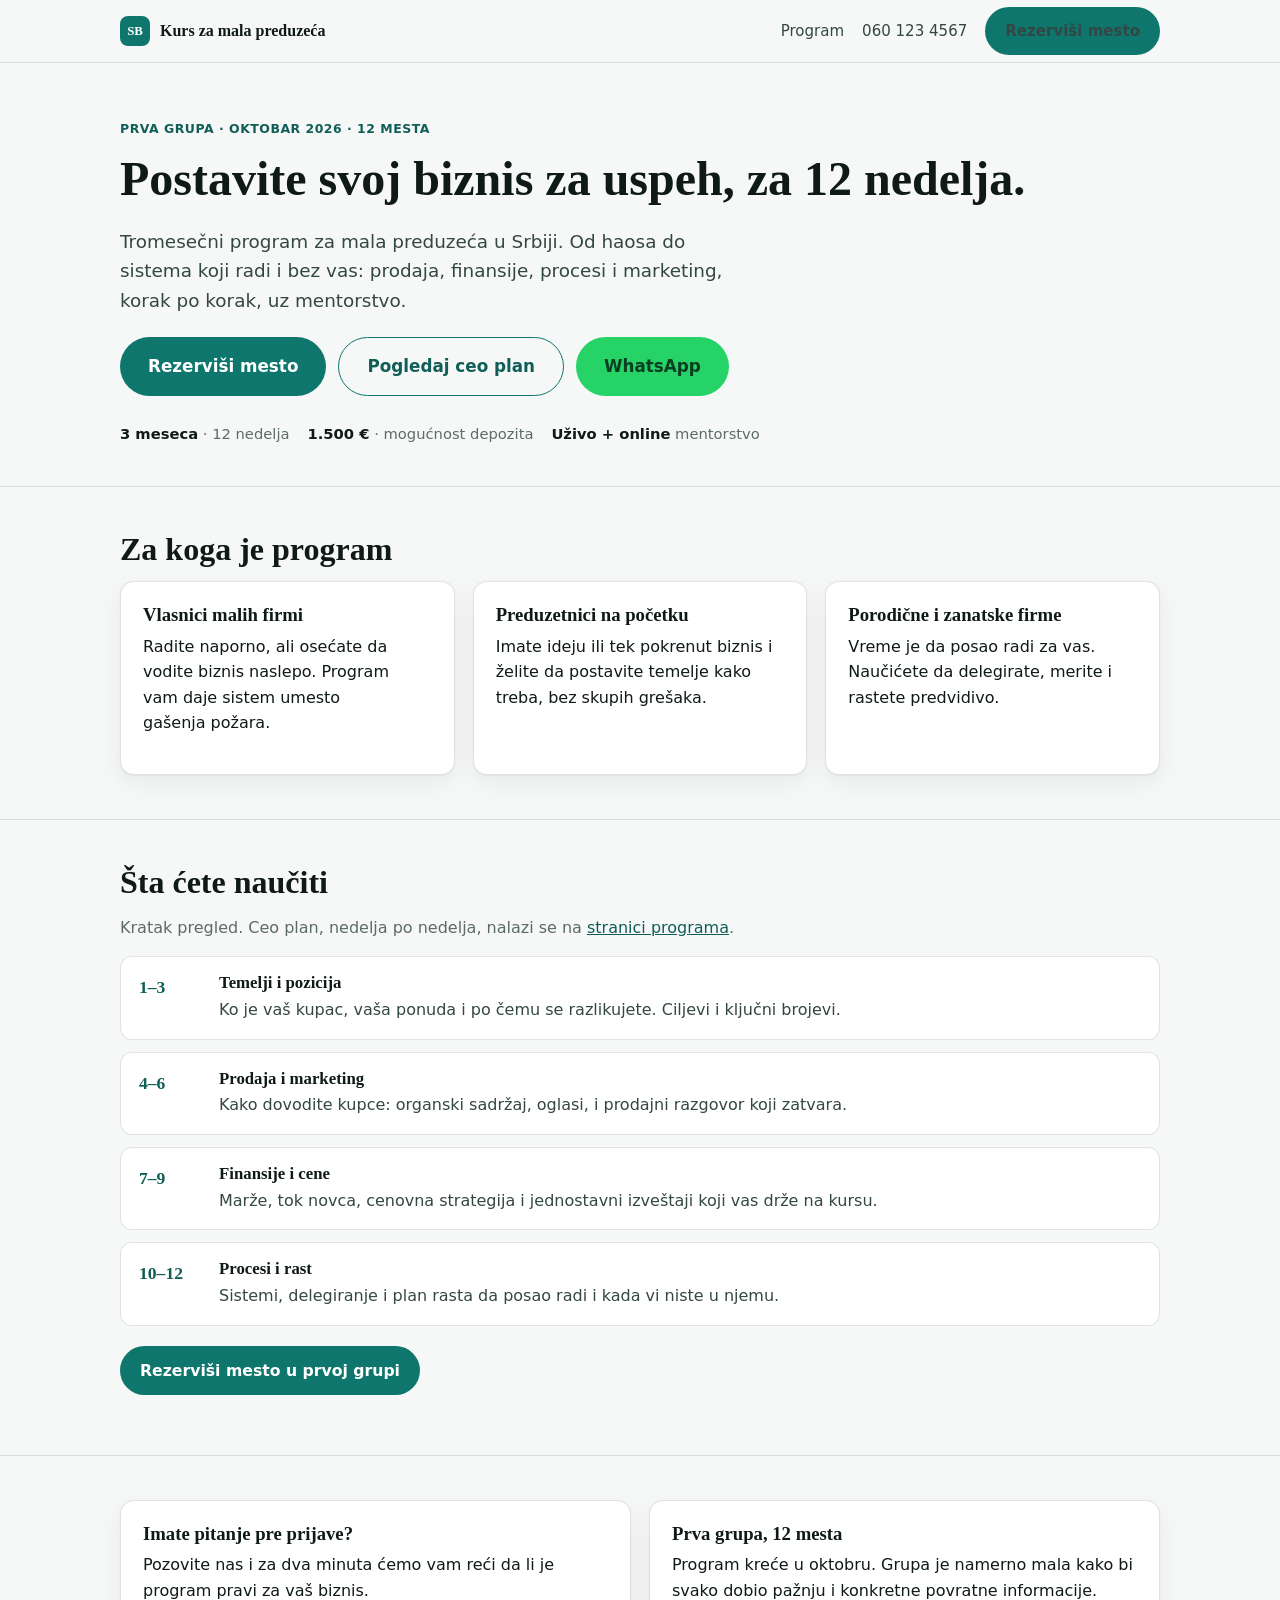
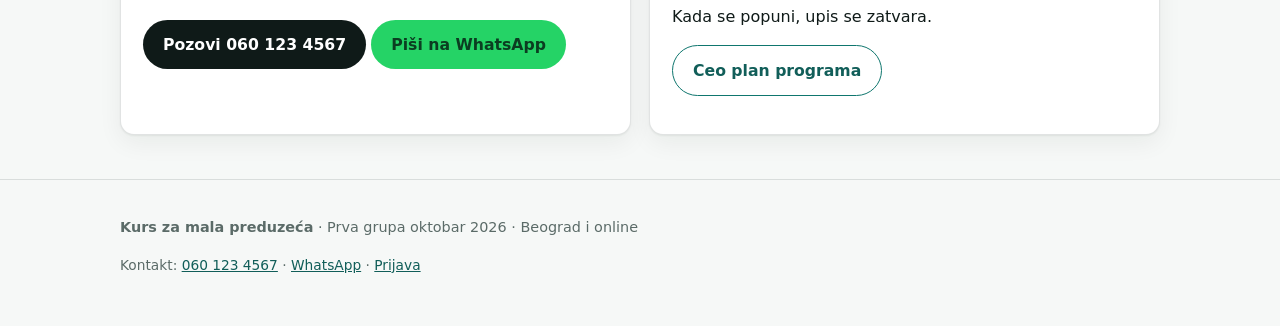
==== website/index.html @ c4ef8691 "Publish proposal hub (direct mirror)" ====
<!doctype html>
<html lang="sr">
<head>
<meta charset="utf-8">
<meta name="viewport" content="width=device-width, initial-scale=1">
<title>Kurs za mala preduzeća — plan programa</title>
<meta name="description" content="Tromesečni program koji uči mala preduzeća u Srbiji kako da postave temelje za uspeh. Prva grupa kreće u oktobru. 12 mesta.">
<link rel="stylesheet" href="assets/site.css">
</head>
<body>

<!-- NAV -->
<header class="nav"><div class="wrap nav__in">
  <a class="brand" href="./"><span class="mark">SB</span> Kurs za mala preduzeća</a>
  <span class="nav__spacer"></span>
  <nav class="nav__links">
    <a class="hide-sm" href="program/">Program</a>
    <a class="hide-sm" href="tel:+381601234567">060 123 4567</a>
    <a class="btn btn--primary" href="prijava/">Rezerviši mesto</a>
  </nav>
</div></header>

<!-- HERO -->
<section class="hero"><div class="wrap">
  <div class="eyebrow">Prva grupa · oktobar 2026 · 12 mesta</div>
  <h1>Postavite svoj biznis za uspeh, za 12 nedelja.</h1>
  <p class="sub">Tromesečni program za mala preduzeća u Srbiji. Od haosa do sistema koji radi i bez vas: prodaja, finansije, procesi i marketing, korak po korak, uz mentorstvo.</p>
  <div class="cta-row">
    <a class="btn btn--primary btn--lg" href="prijava/">Rezerviši mesto</a>
    <a class="btn btn--ghost btn--lg" href="program/">Pogledaj ceo plan</a>
    <a class="btn btn--wa btn--lg" href="https://wa.me/381601234567?text=Zdravo%2C%20zanima%20me%20kurs%20za%20mala%20preduze%C4%87a." target="_blank" rel="noopener">WhatsApp</a>
  </div>
  <div class="badges">
    <span><b>3 meseca</b> · 12 nedelja</span>
    <span><b>1.500 €</b> · mogućnost depozita</span>
    <span><b>Uživo + online</b> mentorstvo</span>
  </div>
</div></section>

<!-- WHY -->
<section class="band"><div class="wrap">
  <h2>Za koga je program</h2>
  <div class="grid grid--3">
    <div class="card"><h3>Vlasnici malih firmi</h3><p>Radite naporno, ali osećate da vodite biznis naslepo. Program vam daje sistem umesto gašenja požara.</p></div>
    <div class="card"><h3>Preduzetnici na početku</h3><p>Imate ideju ili tek pokrenut biznis i želite da postavite temelje kako treba, bez skupih grešaka.</p></div>
    <div class="card"><h3>Porodične i zanatske firme</h3><p>Vreme je da posao radi za vas. Naučićete da delegirate, merite i rastete predvidivo.</p></div>
  </div>
</div></section>

<!-- CURRICULUM SNAPSHOT -->
<section class="band" id="program"><div class="wrap">
  <h2>Šta ćete naučiti</h2>
  <p class="muted">Kratak pregled. Ceo plan, nedelja po nedelja, nalazi se na <a href="program/">stranici programa</a>.</p>
  <div class="weeks">
    <div class="week"><div class="week__n">1–3</div><div><h4>Temelji i pozicija</h4><p>Ko je vaš kupac, vaša ponuda i po čemu se razlikujete. Ciljevi i ključni brojevi.</p></div></div>
    <div class="week"><div class="week__n">4–6</div><div><h4>Prodaja i marketing</h4><p>Kako dovodite kupce: organski sadržaj, oglasi, i prodajni razgovor koji zatvara.</p></div></div>
    <div class="week"><div class="week__n">7–9</div><div><h4>Finansije i cene</h4><p>Marže, tok novca, cenovna strategija i jednostavni izveštaji koji vas drže na kursu.</p></div></div>
    <div class="week"><div class="week__n">10–12</div><div><h4>Procesi i rast</h4><p>Sistemi, delegiranje i plan rasta da posao radi i kada vi niste u njemu.</p></div></div>
  </div>
  <p style="margin-top:20px"><a class="btn btn--primary" href="prijava/">Rezerviši mesto u prvoj grupi</a></p>
</div></section>

<!-- INSTRUCTOR / CTA CALL -->
<section class="band"><div class="wrap">
  <div class="grid grid--2">
    <div class="card">
      <h3>Imate pitanje pre prijave?</h3>
      <p>Pozovite nas i za dva minuta ćemo vam reći da li je program pravi za vaš biznis.</p>
      <div class="cta-row">
        <a class="btn btn--call" href="tel:+381601234567">Pozovi 060 123 4567</a>
        <a class="btn btn--wa" href="https://wa.me/381601234567?text=Zdravo%2C%20imam%20pitanje%20o%20kursu." target="_blank" rel="noopener">Piši na WhatsApp</a>
      </div>
    </div>
    <div class="card">
      <h3>Prva grupa, 12 mesta</h3>
      <p>Program kreće u oktobru. Grupa je namerno mala kako bi svako dobio pažnju i konkretne povratne informacije. Kada se popuni, upis se zatvara.</p>
      <p><a class="btn btn--ghost" href="program/">Ceo plan programa</a></p>
    </div>
  </div>
</div></section>

<footer><div class="wrap">
  <p><b>Kurs za mala preduzeća</b> · Prva grupa oktobar 2026 · Beograd i online</p>
  <p class="small">Kontakt: <a href="tel:+381601234567">060 123 4567</a> · <a href="https://wa.me/381601234567" target="_blank" rel="noopener">WhatsApp</a> · <a href="prijava/">Prijava</a></p>
</div></footer>

<!-- mobile sticky call bar -->
<div class="callbar">
  <a class="btn btn--call" href="tel:+381601234567">Pozovi</a>
  <a class="btn btn--wa" href="https://wa.me/381601234567" target="_blank" rel="noopener">WhatsApp</a>
  <a class="btn btn--primary" href="prijava/">Prijavi se</a>
</div>

</body>
</html>
---- website/assets/site.css ----
/* Small Business Success course — microsite styles */
:root{
  --accent:#0f766e; --accent-strong:#115e59; --accent-soft:#d6efe9;
  --ink:#0f1a18; --ink-2:#334744; --muted:#5b6b68;
  --bg:#f6f8f7; --card:#ffffff; --line:rgba(15,26,24,.12);
  --ok:#15803d; --warn:#b45309;
  --shadow:0 1px 2px rgba(15,26,24,.06),0 8px 24px rgba(15,26,24,.06);
  --radius:14px; --maxw:1080px;
  font-synthesis:none;
}
*{box-sizing:border-box}
html{scroll-behavior:smooth}
body{
  margin:0; background:var(--bg); color:var(--ink);
  font-family:system-ui,-apple-system,"Segoe UI",Roboto,sans-serif;
  line-height:1.6; -webkit-font-smoothing:antialiased;
}
h1,h2,h3,h4{font-family:Georgia,"Times New Roman",serif; line-height:1.18; margin:0 0 .4em; text-wrap:balance; overflow-wrap:break-word}
h1{font-size:clamp(2rem,4.5vw,3rem)}
h2{font-size:clamp(1.5rem,3vw,2rem); margin-top:0}
p{margin:0 0 1em; text-wrap:pretty}
/* readable measure for free-standing section paragraphs */
.band > .wrap > p{max-width:68ch}
a{color:var(--accent-strong)}
.wrap{max-width:var(--maxw); margin:0 auto; padding:0 20px}
.muted{color:var(--muted)}
.small{font-size:.86rem}

/* top bar */
.nav{position:sticky; top:0; z-index:20; background:rgba(246,248,247,.9); backdrop-filter:blur(8px); border-bottom:1px solid var(--line)}
.nav__in{display:flex; align-items:center; gap:16px; height:62px}
.brand{display:flex; align-items:center; gap:10px; font-family:Georgia,serif; font-weight:700; color:var(--ink); text-decoration:none}
.brand .mark{width:30px;height:30px;border-radius:8px;background:var(--accent);color:#fff;display:grid;place-items:center;font-size:.8rem}
.nav__spacer{flex:1}
.nav__links{display:flex; gap:18px; align-items:center}
.nav__links a{color:var(--ink-2); text-decoration:none; font-size:.94rem}
.nav__links a:hover{color:var(--accent-strong)}
@media(max-width:720px){.nav__links a.hide-sm{display:none}}

/* buttons */
.btn{display:inline-flex; align-items:center; gap:8px; border:none; cursor:pointer;
  padding:12px 20px; border-radius:999px; font-weight:600; font-size:.98rem; text-decoration:none; transition:.15s}
.btn--primary{background:var(--accent); color:#fff}
.btn--primary:hover{background:var(--accent-strong)}
.btn--ghost{background:transparent; color:var(--accent-strong); border:1.5px solid var(--accent)}
.btn--ghost:hover{background:var(--accent-soft)}
.btn--wa{background:#25D366; color:#0b3d21}
.btn--wa:hover{filter:brightness(.96)}
.btn--call{background:var(--ink); color:#fff}
.btn--lg{padding:15px 28px; font-size:1.05rem}

/* hero */
.hero{padding:56px 0 40px}
.hero .eyebrow{color:var(--accent-strong); font-weight:700; letter-spacing:.04em; text-transform:uppercase; font-size:.78rem; margin-bottom:12px}
.hero p.sub{font-size:1.15rem; color:var(--ink-2); max-width:640px}
.hero .cta-row{display:flex; gap:12px; flex-wrap:wrap; margin-top:22px}
.badges{display:flex; gap:18px; flex-wrap:wrap; margin-top:26px; color:var(--muted); font-size:.92rem}
.badges b{color:var(--ink)}

/* sections */
section.band{padding:44px 0; border-top:1px solid var(--line)}
.grid{display:grid; gap:18px}
.grid--3{grid-template-columns:repeat(3,1fr)}
.grid--2{grid-template-columns:repeat(2,1fr)}
@media(max-width:820px){.grid--3,.grid--2{grid-template-columns:1fr}}
.card{background:var(--card); border:1px solid var(--line); border-radius:var(--radius); padding:22px; box-shadow:var(--shadow)}
.card h3{margin-top:0}

/* curriculum weeks */
.weeks{display:grid; gap:12px}
.week{display:grid; grid-template-columns:64px 1fr; gap:16px; background:var(--card); border:1px solid var(--line); border-radius:12px; padding:16px 18px}
.week__n{font-family:Georgia,serif; font-weight:700; color:var(--accent-strong); font-size:1.1rem}
.week h4{margin:0 0 4px; font-size:1.05rem}
.week p{margin:0; color:var(--ink-2)}

/* pricing / reserve */
.price{display:flex; align-items:baseline; gap:10px}
.price .n{font-family:Georgia,serif; font-size:2.4rem; font-weight:700}
.price .per{color:var(--muted)}
ul.checks{list-style:none; padding:0; margin:0 0 18px}
ul.checks li{padding-left:28px; position:relative; margin-bottom:8px}
ul.checks li:before{content:"✓"; position:absolute; left:0; color:var(--ok); font-weight:700}

/* forms */
.form{display:grid; gap:14px; max-width:520px}
.form .row{display:grid; gap:6px}
.form label{font-weight:600; font-size:.92rem}
.form input,.form select,.form textarea{
  padding:12px 14px; border:1.5px solid var(--line); border-radius:10px; font-size:1rem; font-family:inherit; background:#fff}
.form input:focus,.form select:focus,.form textarea:focus{outline:none; border-color:var(--accent)}
.form .hint{color:var(--muted); font-size:.84rem}
.form .two{display:grid; grid-template-columns:1fr 1fr; gap:12px}
@media(max-width:560px){.form .two{grid-template-columns:1fr}}
.consent{display:flex; gap:10px; align-items:flex-start; font-size:.88rem; color:var(--ink-2)}

/* sticky call bar (mobile) */
.callbar{position:fixed; bottom:0; left:0; right:0; z-index:30; display:none;
  gap:8px; padding:10px 14px; background:#fff; border-top:1px solid var(--line); box-shadow:0 -4px 16px rgba(0,0,0,.06)}
.callbar .btn{flex:1; justify-content:center; padding:12px}
@media(max-width:720px){.callbar{display:flex}}

/* ===== IPS uplatnica ===== */
.upl{background:#fff;border:1.5px solid var(--ink);border-radius:8px;overflow:hidden;font-size:13px;max-width:620px;box-shadow:var(--shadow)}
.upl__head{display:flex;justify-content:space-between;align-items:center;background:var(--ink);color:#fff;padding:8px 14px;font-weight:700;letter-spacing:.04em;font-size:12px}
.upl__ips{background:#ffd21e;color:#111;border-radius:4px;padding:1px 8px;font-size:11px}
.upl__grid{display:grid;grid-template-columns:1fr 1fr auto;gap:0}
.upl__col{padding:12px;border-right:1px solid var(--line)}
.upl__col--r{border-right:1px solid var(--line)}
.upl__fld{border-bottom:1px dashed var(--line);padding:6px 0;margin-bottom:6px}
.upl__fld--t{border-bottom:none;margin-bottom:0}
.upl__lbl{font-size:10px;text-transform:uppercase;letter-spacing:.03em;color:var(--muted)}
.upl__val{font-family:"Courier New",monospace;font-size:13.5px;color:var(--ink);word-break:break-word}
.upl__row3{display:grid;grid-template-columns:1fr 1fr 1.4fr;gap:8px;border-bottom:1px dashed var(--line);padding-bottom:6px;margin-bottom:6px}
.upl__row2{display:grid;grid-template-columns:.6fr 1fr;gap:8px}
.upl__qr{padding:12px;display:flex;flex-direction:column;align-items:center;justify-content:center;gap:6px;min-width:130px}
.upl__qrbox{width:118px;height:118px}
.upl__qrbox svg{width:100%;height:100%}
.upl__qrcap{font-size:9.5px;color:var(--muted);text-align:center;max-width:118px}
.upl__foot{background:#fffbe8;color:#6b5a12;padding:7px 12px;font-size:11px;border-top:1px solid var(--line)}
@media(max-width:620px){.upl__grid{grid-template-columns:1fr 1fr}.upl__qr{grid-column:1/3;flex-direction:row;border-top:1px solid var(--line)}}

/* ===== offer reveal ===== */
.offer-lock{filter:blur(5px);pointer-events:none;user-select:none}
.pill{display:inline-block;background:var(--accent-soft);color:var(--accent-strong);border-radius:999px;padding:4px 12px;font-size:.8rem;font-weight:700}
.deadline{background:#fef2f2;border:1px solid #fecaca;color:#b91c1c;border-radius:10px;padding:10px 14px;font-weight:600;display:inline-block}
.seg{display:inline-flex;border:1.5px solid var(--accent);border-radius:999px;overflow:hidden}
.seg button{border:none;background:#fff;color:var(--accent-strong);padding:9px 18px;cursor:pointer;font:inherit;font-weight:600}
.seg button.on{background:var(--accent);color:#fff}

/* ===== phone-frame mocks ===== */
.phone{width:340px;max-width:100%;background:#000;border-radius:34px;padding:10px;box-shadow:0 20px 50px rgba(0,0,0,.28)}
.phone__scr{background:#fff;border-radius:26px;overflow:hidden}
.fbtop{display:flex;align-items:center;gap:9px;padding:11px 12px}
.fbtop .av{width:38px;height:38px;border-radius:50%;background:var(--accent);flex:none}
.fbtop b{font-size:14px}
.fbtop .s{font-size:11px;color:var(--muted)}
.fbcap{padding:2px 12px 10px;font-size:14px;line-height:1.45}
.fbmedia{aspect-ratio:1/1;background:linear-gradient(135deg,#0f766e,#115e59);color:#eafaf6;display:flex;align-items:center;justify-content:center;text-align:center;padding:20px;font-family:Georgia,serif;font-size:1.35rem}
.fbmedia.reel{aspect-ratio:9/16}
.fbcta{display:flex;justify-content:space-between;align-items:center;background:#f0f2f5;padding:11px 13px;font-size:13px}
.fbcta a{background:var(--accent);color:#fff;text-decoration:none;padding:8px 14px;border-radius:8px;font-weight:600}
.fbbar{display:flex;justify-content:space-around;padding:8px;color:var(--muted);font-size:12px;border-top:1px solid var(--line)}
.leadform{padding:12px 13px;background:#fff}
.leadform .fi{border:1px solid var(--line);border-radius:8px;padding:9px 11px;color:var(--muted);font-size:13px;margin-bottom:7px}
.story{position:relative;width:300px;aspect-ratio:9/16;border-radius:20px;overflow:hidden;background:linear-gradient(160deg,#115e59,#0f766e)}
.story__bars{position:absolute;top:8px;left:8px;right:8px;display:flex;gap:4px}
.story__bars i{flex:1;height:3px;background:rgba(255,255,255,.5);border-radius:2px}
.story__bars i.on{background:#fff}
.story__body{position:absolute;inset:0;display:flex;flex-direction:column;justify-content:center;align-items:center;text-align:center;color:#fff;padding:24px;font-family:Georgia,serif;font-size:1.3rem}
.story__cta{position:absolute;bottom:22px;left:0;right:0;text-align:center}
.story__cta a{background:#fff;color:var(--accent-strong);text-decoration:none;padding:10px 22px;border-radius:999px;font-weight:700;font-family:system-ui;font-size:.95rem}
.mock-pick{display:flex;gap:8px;flex-wrap:wrap;margin-bottom:22px}
.mock-pick button{border:1.5px solid var(--line);background:#fff;border-radius:999px;padding:8px 16px;cursor:pointer;font:inherit;font-size:.92rem}
.mock-pick button.on{background:var(--accent);color:#fff;border-color:var(--accent)}
.mock-stage{display:flex;gap:30px;align-items:flex-start;flex-wrap:wrap}
.mock-note{flex:1;min-width:240px}

/* ===== content cluster / flow map ===== */
.flow{display:grid;grid-template-columns:1fr 40px 1fr 40px 1fr;gap:14px;align-items:center}
@media(max-width:900px){.flow{grid-template-columns:1fr;gap:10px}.flow .arrow{transform:rotate(90deg);justify-self:center}}
.flow .stack{display:grid;gap:10px}
.node{display:block;text-decoration:none;color:var(--ink);background:#fff;border:1.5px solid var(--line);border-radius:12px;padding:13px 15px;transition:.15s}
.node:hover{border-color:var(--accent);box-shadow:var(--shadow);transform:translateY(-2px)}
.node .k{font-size:11px;text-transform:uppercase;letter-spacing:.03em;color:var(--accent-strong);font-weight:700}
.node b{display:block;margin-top:3px}
.node .d{font-size:12.5px;color:var(--muted);margin-top:3px}
.node--ad{border-color:var(--accent);background:var(--accent-soft)}
.node--goal{background:var(--ink);color:#fff;border-color:var(--ink)}
.node--goal .k{color:#8fe3d5}
.arrow{color:var(--accent);font-size:26px;text-align:center;justify-self:center}

/* footer */
footer{padding:36px 0; border-top:1px solid var(--line); color:var(--muted); font-size:.9rem}
.footnote{background:#fffbe8; border:1px solid #f2e2a8; color:#6b5a12; border-radius:10px; padding:10px 14px; font-size:.85rem; margin:16px 0}
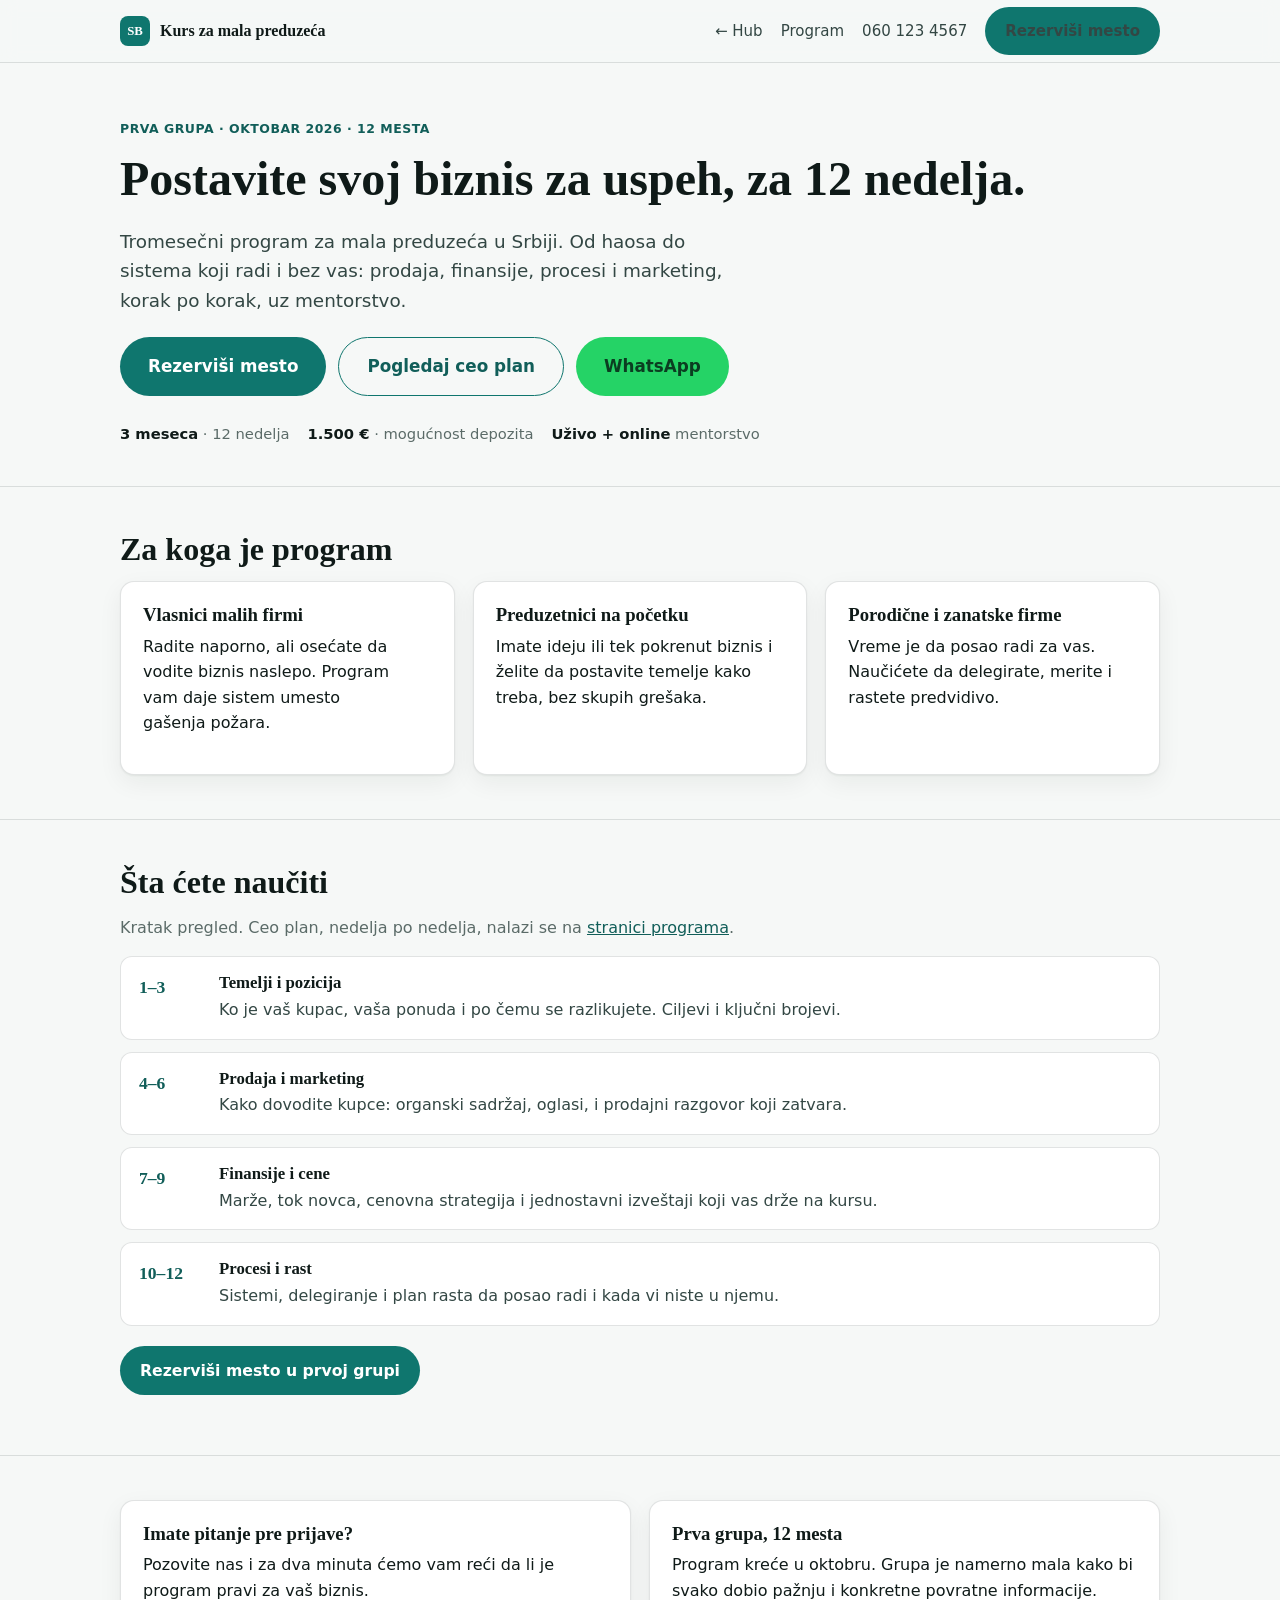
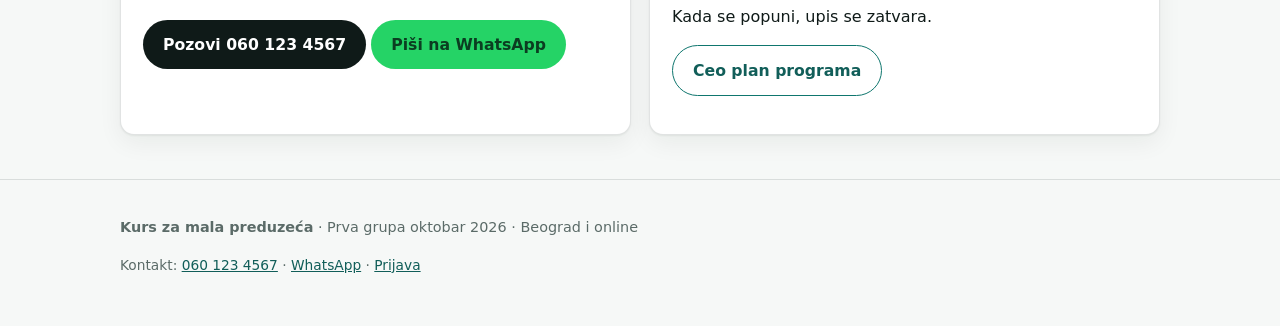
==== commit e59002e7: "Sync from mala-preduzeca-kurs-private/public/hub/ @ 65ae5c0" ====
--- a/website/index.html
+++ b/website/index.html
@@ -13,7 +13,7 @@
 <header class="nav"><div class="wrap nav__in">
   <a class="brand" href="./"><span class="mark">SB</span> Kurs za mala preduzeća</a>
   <span class="nav__spacer"></span>
-  <nav class="nav__links">
+  <nav class="nav__links"><a href="../hub.html" target="_top">← Hub</a>
     <a class="hide-sm" href="program/">Program</a>
     <a class="hide-sm" href="tel:+381601234567">060 123 4567</a>
     <a class="btn btn--primary" href="prijava/">Rezerviši mesto</a>
--- a/website/assets/site.css
+++ b/website/assets/site.css
@@ -41,7 +41,7 @@
 .btn{display:inline-flex; align-items:center; gap:8px; border:none; cursor:pointer;
   padding:12px 20px; border-radius:999px; font-weight:600; font-size:.98rem; text-decoration:none; transition:.15s}
 .btn--primary{background:var(--accent); color:#fff}
-.btn--primary:hover{background:var(--accent-strong)}
+.btn--primary:hover{background:#111; color:#fff}
 .btn--ghost{background:transparent; color:var(--accent-strong); border:1.5px solid var(--accent)}
 .btn--ghost:hover{background:var(--accent-soft)}
 .btn--wa{background:#25D366; color:#0b3d21}
@@ -138,7 +138,8 @@
 .fbmedia{aspect-ratio:1/1;background:linear-gradient(135deg,#0f766e,#115e59);color:#eafaf6;display:flex;align-items:center;justify-content:center;text-align:center;padding:20px;font-family:Georgia,serif;font-size:1.35rem}
 .fbmedia.reel{aspect-ratio:9/16}
 .fbcta{display:flex;justify-content:space-between;align-items:center;background:#f0f2f5;padding:11px 13px;font-size:13px}
-.fbcta a{background:var(--accent);color:#fff;text-decoration:none;padding:8px 14px;border-radius:8px;font-weight:600}
+.fbcta a{background:var(--accent);color:#fff;text-decoration:none;padding:8px 14px;border-radius:8px;font-weight:600;transition:.15s}
+.fbcta a:hover{background:#111;color:#fff}
 .fbbar{display:flex;justify-content:space-around;padding:8px;color:var(--muted);font-size:12px;border-top:1px solid var(--line)}
 .leadform{padding:12px 13px;background:#fff}
 .leadform .fi{border:1px solid var(--line);border-radius:8px;padding:9px 11px;color:var(--muted);font-size:13px;margin-bottom:7px}
@@ -169,6 +170,39 @@
 .node--goal .k{color:#8fe3d5}
 .arrow{color:var(--accent);font-size:26px;text-align:center;justify-self:center}
 
+/* ===== WhatsApp chat mock ===== */
+.wa-btn{background:#25D366 !important;color:#0b3d21 !important}
+.wa{display:flex;flex-direction:column;height:560px;background:#efeae2}
+.wa__head{display:flex;align-items:center;gap:8px;background:#075e54;color:#fff;padding:10px 12px}
+.wa__back{font-size:20px;line-height:1}
+.wa__av{width:34px;height:34px;border-radius:50%;background:#0f766e;flex:none}
+.wa__id b{font-size:14px;display:block;line-height:1.15}
+.wa__id small{font-size:11px;opacity:.85}
+.wa__body{flex:1;overflow-y:auto;padding:12px;display:flex;flex-direction:column;gap:7px}
+.wa__sys{align-self:center;background:#fff6d6;color:#645a3a;font-size:10.5px;border-radius:8px;padding:4px 10px;text-align:center;max-width:92%}
+.wa__in,.wa__out{max-width:82%;padding:7px 11px 17px;border-radius:9px;font-size:12.5px;position:relative;line-height:1.35;box-shadow:0 1px 1px rgba(0,0,0,.08)}
+.wa__in{align-self:flex-start;background:#fff}
+.wa__out{align-self:flex-end;background:#d9fdd3}
+.wa__t{position:absolute;right:9px;bottom:4px;font-size:9px;color:#667781}
+.wa__link{align-self:flex-start;background:#fff;border:1px solid #0f766e;color:#0f766e;text-decoration:none;font-weight:600;padding:9px 13px;border-radius:9px;font-size:12.5px}
+.wa__bar{display:flex;align-items:center;gap:8px;padding:8px 10px;background:#f0f2f5}
+.wa__inp{flex:1;background:#fff;border-radius:20px;padding:9px 13px;color:#8a9a96;font-size:12.5px}
+.wa__send{width:38px;height:38px;border-radius:50%;background:#0f766e;color:#fff;display:flex;align-items:center;justify-content:center;flex:none}
+
+/* ===== flow mini-map (fixed, bottom-right) ===== */
+.flowmap{position:fixed;right:16px;bottom:16px;z-index:60;width:194px;background:#fff;border:1px solid var(--line);border-radius:12px;box-shadow:0 12px 34px rgba(15,26,24,.18);font-size:12.5px;overflow:hidden}
+.flowmap__head{display:flex;justify-content:space-between;align-items:center;padding:8px 8px 8px 12px;background:var(--accent-strong);color:#fff;font-weight:600;font-size:12px;letter-spacing:.02em}
+.flowmap__t{background:transparent;border:none;color:#fff;cursor:pointer;font-size:18px;line-height:1;width:22px;height:22px}
+.flowmap__body{padding:9px 10px;display:flex;flex-direction:column;gap:2px}
+.flowmap.collapsed .flowmap__body{display:none}
+.flowmap__node{display:block;text-decoration:none;color:var(--ink);padding:7px 10px;border-radius:8px;border:1px solid transparent;transition:.12s}
+a.flowmap__node:hover{background:var(--accent-soft);border-color:var(--accent)}
+.flowmap__node.on{background:var(--accent);color:#fff;font-weight:600}
+.flowmap__arr{text-align:center;color:var(--muted);font-size:10px;line-height:1.1}
+.flowmap__full{display:block;margin-top:7px;padding-top:7px;border-top:1px solid var(--line);text-align:center;font-size:11.5px;color:var(--accent-strong);text-decoration:none}
+.flowmap__full:hover{text-decoration:underline}
+@media(max-width:720px){.flowmap{width:158px;bottom:76px}}
+
 /* footer */
 footer{padding:36px 0; border-top:1px solid var(--line); color:var(--muted); font-size:.9rem}
 .footnote{background:#fffbe8; border:1px solid #f2e2a8; color:#6b5a12; border-radius:10px; padding:10px 14px; font-size:.85rem; margin:16px 0}
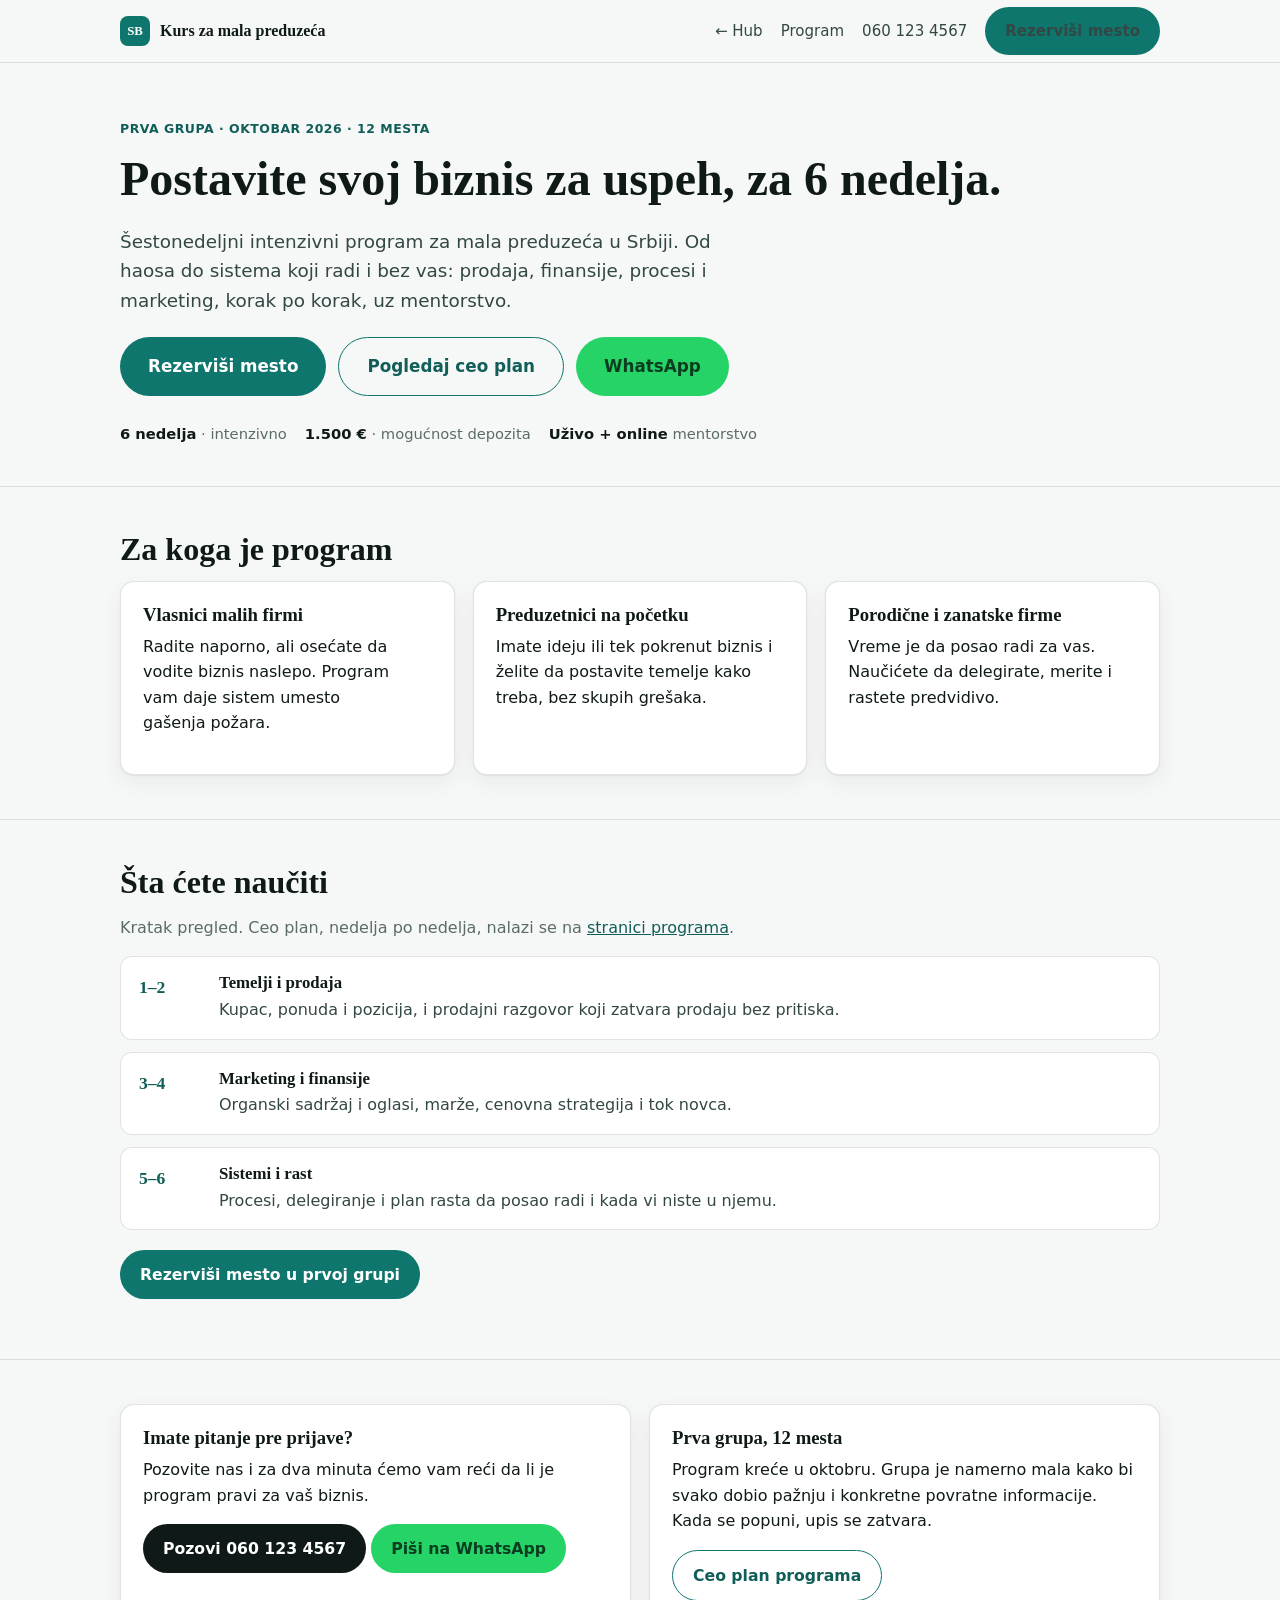
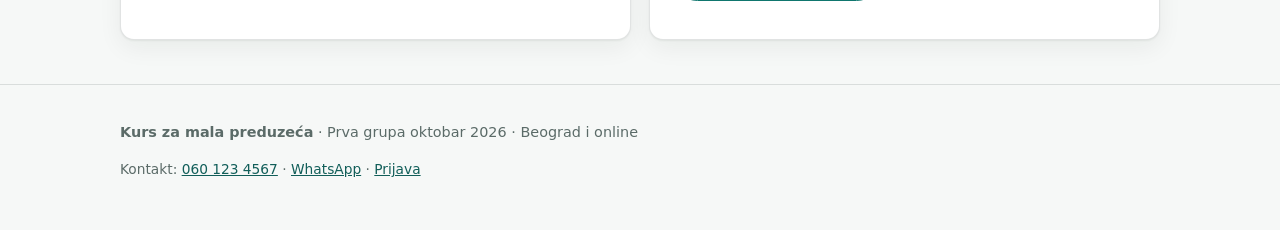
==== commit e0054349: "Sync from mala-preduzeca-kurs-private/public/hub/ @ 4fde652" ====
--- a/website/index.html
+++ b/website/index.html
@@ -4,7 +4,7 @@
 <meta charset="utf-8">
 <meta name="viewport" content="width=device-width, initial-scale=1">
 <title>Kurs za mala preduzeća — plan programa</title>
-<meta name="description" content="Tromesečni program koji uči mala preduzeća u Srbiji kako da postave temelje za uspeh. Prva grupa kreće u oktobru. 12 mesta.">
+<meta name="description" content="Šestonedeljni intenzivni program koji uči mala preduzeća u Srbiji kako da postave temelje za uspeh. Prva grupa kreće u oktobru. 12 mesta.">
 <link rel="stylesheet" href="assets/site.css">
 </head>
 <body>
@@ -23,15 +23,15 @@
 <!-- HERO -->
 <section class="hero"><div class="wrap">
   <div class="eyebrow">Prva grupa · oktobar 2026 · 12 mesta</div>
-  <h1>Postavite svoj biznis za uspeh, za 12 nedelja.</h1>
-  <p class="sub">Tromesečni program za mala preduzeća u Srbiji. Od haosa do sistema koji radi i bez vas: prodaja, finansije, procesi i marketing, korak po korak, uz mentorstvo.</p>
+  <h1>Postavite svoj biznis za uspeh, za 6 nedelja.</h1>
+  <p class="sub">Šestonedeljni intenzivni program za mala preduzeća u Srbiji. Od haosa do sistema koji radi i bez vas: prodaja, finansije, procesi i marketing, korak po korak, uz mentorstvo.</p>
   <div class="cta-row">
     <a class="btn btn--primary btn--lg" href="prijava/">Rezerviši mesto</a>
     <a class="btn btn--ghost btn--lg" href="program/">Pogledaj ceo plan</a>
     <a class="btn btn--wa btn--lg" href="https://wa.me/381601234567?text=Zdravo%2C%20zanima%20me%20kurs%20za%20mala%20preduze%C4%87a." target="_blank" rel="noopener">WhatsApp</a>
   </div>
   <div class="badges">
-    <span><b>3 meseca</b> · 12 nedelja</span>
+    <span><b>6 nedelja</b> · intenzivno</span>
     <span><b>1.500 €</b> · mogućnost depozita</span>
     <span><b>Uživo + online</b> mentorstvo</span>
   </div>
@@ -52,10 +52,9 @@
   <h2>Šta ćete naučiti</h2>
   <p class="muted">Kratak pregled. Ceo plan, nedelja po nedelja, nalazi se na <a href="program/">stranici programa</a>.</p>
   <div class="weeks">
-    <div class="week"><div class="week__n">1–3</div><div><h4>Temelji i pozicija</h4><p>Ko je vaš kupac, vaša ponuda i po čemu se razlikujete. Ciljevi i ključni brojevi.</p></div></div>
-    <div class="week"><div class="week__n">4–6</div><div><h4>Prodaja i marketing</h4><p>Kako dovodite kupce: organski sadržaj, oglasi, i prodajni razgovor koji zatvara.</p></div></div>
-    <div class="week"><div class="week__n">7–9</div><div><h4>Finansije i cene</h4><p>Marže, tok novca, cenovna strategija i jednostavni izveštaji koji vas drže na kursu.</p></div></div>
-    <div class="week"><div class="week__n">10–12</div><div><h4>Procesi i rast</h4><p>Sistemi, delegiranje i plan rasta da posao radi i kada vi niste u njemu.</p></div></div>
+    <div class="week"><div class="week__n">1–2</div><div><h4>Temelji i prodaja</h4><p>Kupac, ponuda i pozicija, i prodajni razgovor koji zatvara prodaju bez pritiska.</p></div></div>
+    <div class="week"><div class="week__n">3–4</div><div><h4>Marketing i finansije</h4><p>Organski sadržaj i oglasi, marže, cenovna strategija i tok novca.</p></div></div>
+    <div class="week"><div class="week__n">5–6</div><div><h4>Sistemi i rast</h4><p>Procesi, delegiranje i plan rasta da posao radi i kada vi niste u njemu.</p></div></div>
   </div>
   <p style="margin-top:20px"><a class="btn btn--primary" href="prijava/">Rezerviši mesto u prvoj grupi</a></p>
 </div></section>
